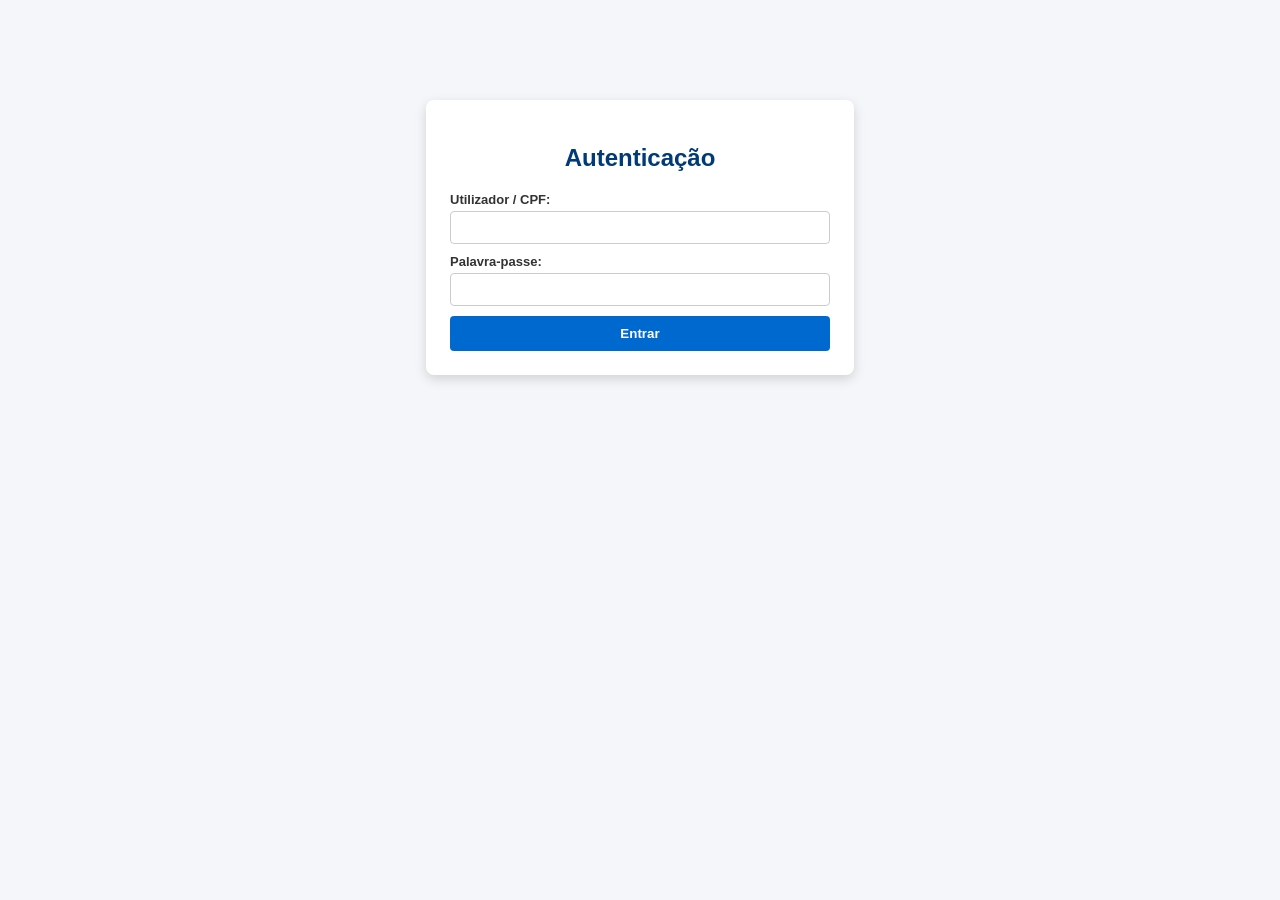
==== web-app/index.html @ e00901b0 "andamento" ====
<!DOCTYPE html>
<html lang="pt-BR">
<head>
  <meta charset="UTF-8">
  <title>Acesso Restrito — Inquérito ACS</title>
  <link rel="stylesheet" href="styles.css">
  <style>
    .login-card { max-width: 380px; margin: 80px auto; padding: 24px; background: #fff; border-radius: 8px; box-shadow: 0 4px 12px rgba(0,0,0,0.15); }
    .login-card h2 { text-align: center; color: #003A79; margin-bottom: 20px; }
    .btn-login { width: 100%; padding: 10px; background-color: #0069D0; color: white; border: none; font-weight: bold; border-radius: 4px; cursor: pointer; }
    .btn-login:hover { background-color: #0052a3; }
    .erro-msg { color: #dc3545; font-size: 13px; margin-top: 10px; text-align: center; }
  </style>
</head>
<body>
  <div class="login-card">
    <h2>Autenticação</h2>
    <form id="form-login">
      <div>
        <label>Utilizador / CPF:</label>
        <input type="text" id="usuario" required autocomplete="username">
      </div>
      <div>
        <label>Palavra-passe:</label>
        <input type="password" id="senha" required autocomplete="current-password">
      </div>
      <button type="submit" class="btn-login">Entrar</button>
      <div id="msg-erro" class="erro-msg hidden"></div>
    </form>
  </div>

  <script>
    document.getElementById('form-login').addEventListener('submit', async (e) => {
      e.preventDefault();
      const usuario = document.getElementById('usuario').value;
      const senha = document.getElementById('senha').value;
      const msgErro = document.getElementById('msg-erro');

      try {
        const res = await fetch('/api/login', {
          method: 'POST',
          headers: { 'Content-Type': 'application/json' },
          body: JSON.stringify({ usuario, senha })
        });

        const data = await res.json();

        if (res.ok && data.token) {
          localStorage.setItem('token_inquerito', data.token);
          localStorage.setItem('perfil_inquerito', data.perfil);

          // Redireciona conforme o perfil
          if (data.perfil === 'gestor') {
            window.location.href = 'dashboard.html';
          } else {
            window.location.href = 'index.html' + window.location.search;
          }
        } else {
          msgErro.innerText = data.mensagem || 'Credenciais inválidas.';
          msgErro.classList.remove('hidden');
        }
      } catch (err) {
        msgErro.innerText = 'Erro ao conectar ao servidor.';
        msgErro.classList.remove('hidden');
      }
    });
  </script>
</body>
</html>
---- web-app/styles.css ----
body { font-family: Arial, sans-serif; background-color: #f4f6f9; margin: 0; padding: 20px; color: #333; }
.container, .container-dashboard { max-width: 800px; margin: 0 auto; background: white; padding: 24px; border-radius: 8px; box-shadow: 0 2px 8px rgba(0,0,0,0.1); }
fieldset { border: 1px solid #ddd; border-radius: 6px; padding: 16px; margin-bottom: 16px; }
legend { font-weight: bold; color: #003A79; }
.grid-2 { display: grid; grid-template-columns: 1fr 1fr; gap: 12px; }
div { margin-bottom: 10px; }
label { display: block; font-size: 13px; font-weight: bold; margin-bottom: 4px; }
input, select { width: 100%; padding: 8px; border: 1px solid #ccc; border-radius: 4px; box-sizing: border-box; }
.input-pec { background-color: #eef4fc; font-weight: bold; }
.btn-salvar { width: 100%; padding: 12px; background: #28a745; color: white; border: none; font-size: 16px; font-weight: bold; border-radius: 4px; cursor: pointer; }
.badge-alerta { background: #f8d7da; color: #721c24; padding: 10px; border-radius: 4px; border: 1px solid #f5c6cb; margin-top: 10px; }
.hidden { display: none; }

/* Dashboard */
.metrics-grid { display: grid; grid-template-columns: repeat(3, 1fr); gap: 16px; margin-bottom: 24px; }
.card-metric { background: #f8f9fa; padding: 16px; border-radius: 6px; text-align: center; border-left: 4px solid #0069D0; }
.card-metric.alerta { border-left-color: #dc3545; }
.card-metric p { font-size: 24px; font-weight: bold; margin: 8px 0 0 0; }
table { width: 100%; border-collapse: collapse; margin-top: 12px; }
th, td { border: 1px solid #ddd; padding: 10px; text-align: left; }
th { background: #f1f3f5; }
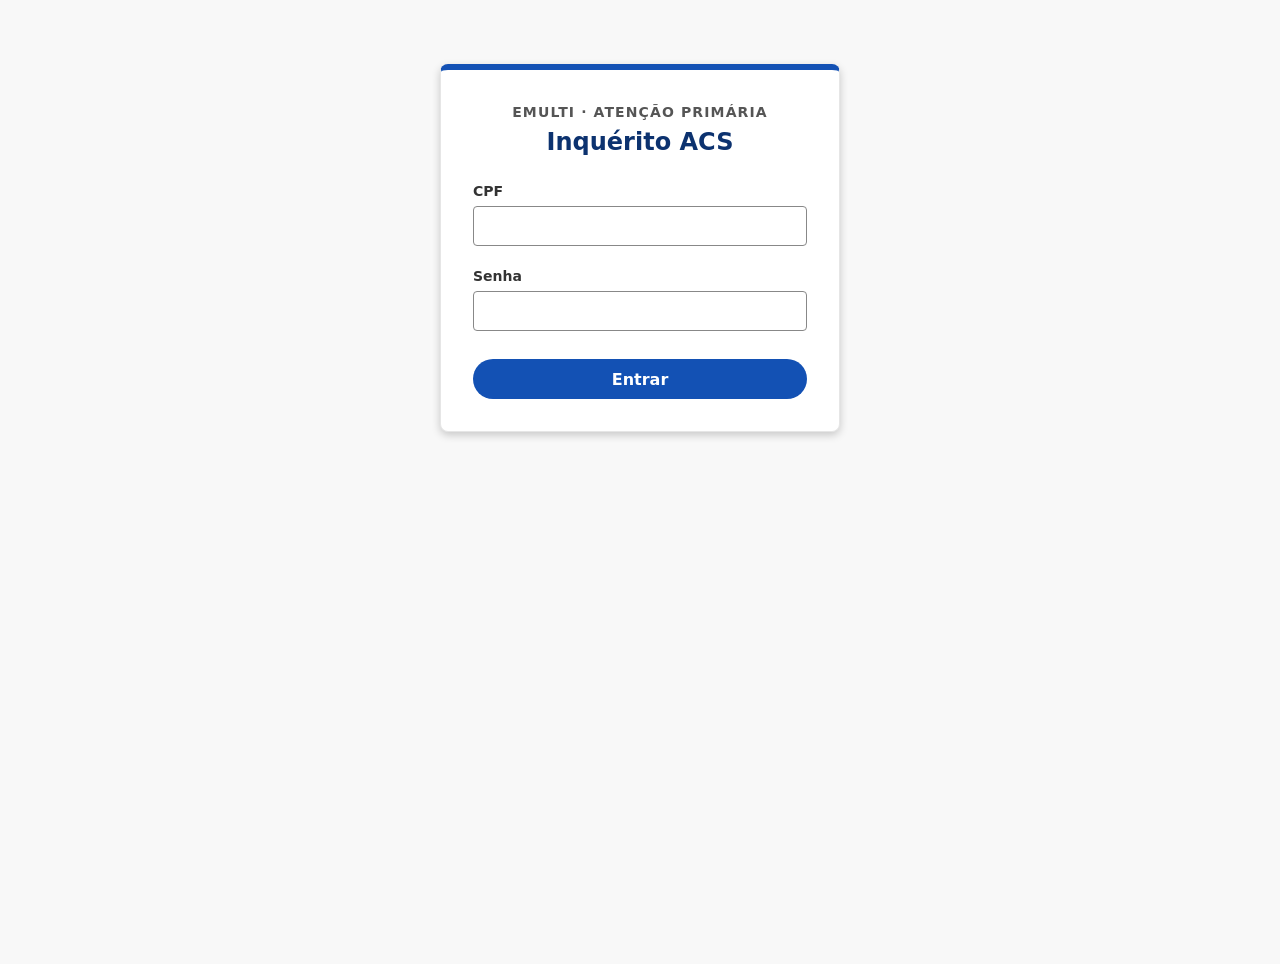
==== commit cb3b4d2d: "ok" ====
--- a/web-app/index.html
+++ b/web-app/index.html
@@ -1,69 +1,69 @@
-<!DOCTYPE html>
-<html lang="pt-BR">
-<head>
-  <meta charset="UTF-8">
-  <title>Acesso Restrito — Inquérito ACS</title>
-  <link rel="stylesheet" href="styles.css">
-  <style>
-    .login-card { max-width: 380px; margin: 80px auto; padding: 24px; background: #fff; border-radius: 8px; box-shadow: 0 4px 12px rgba(0,0,0,0.15); }
-    .login-card h2 { text-align: center; color: #003A79; margin-bottom: 20px; }
-    .btn-login { width: 100%; padding: 10px; background-color: #0069D0; color: white; border: none; font-weight: bold; border-radius: 4px; cursor: pointer; }
-    .btn-login:hover { background-color: #0052a3; }
-    .erro-msg { color: #dc3545; font-size: 13px; margin-top: 10px; text-align: center; }
-  </style>
-</head>
-<body>
-  <div class="login-card">
-    <h2>Autenticação</h2>
-    <form id="form-login">
-      <div>
-        <label>Utilizador / CPF:</label>
-        <input type="text" id="usuario" required autocomplete="username">
-      </div>
-      <div>
-        <label>Palavra-passe:</label>
-        <input type="password" id="senha" required autocomplete="current-password">
-      </div>
-      <button type="submit" class="btn-login">Entrar</button>
-      <div id="msg-erro" class="erro-msg hidden"></div>
-    </form>
-  </div>
-
-  <script>
-    document.getElementById('form-login').addEventListener('submit', async (e) => {
-      e.preventDefault();
-      const usuario = document.getElementById('usuario').value;
-      const senha = document.getElementById('senha').value;
-      const msgErro = document.getElementById('msg-erro');
-
-      try {
-        const res = await fetch('/api/login', {
-          method: 'POST',
-          headers: { 'Content-Type': 'application/json' },
-          body: JSON.stringify({ usuario, senha })
-        });
-
-        const data = await res.json();
-
-        if (res.ok && data.token) {
-          localStorage.setItem('token_inquerito', data.token);
-          localStorage.setItem('perfil_inquerito', data.perfil);
-
-          // Redireciona conforme o perfil
-          if (data.perfil === 'gestor') {
-            window.location.href = 'dashboard.html';
-          } else {
-            window.location.href = 'index.html' + window.location.search;
-          }
-        } else {
-          msgErro.innerText = data.mensagem || 'Credenciais inválidas.';
-          msgErro.classList.remove('hidden');
-        }
-      } catch (err) {
-        msgErro.innerText = 'Erro ao conectar ao servidor.';
-        msgErro.classList.remove('hidden');
-      }
-    });
-  </script>
-</body>
-</html>+<!DOCTYPE html>
+<html lang="pt-BR">
+<head>
+  <meta charset="UTF-8">
+  <meta name="viewport" content="width=device-width, initial-scale=1">
+  <title>Acesso Restrito — Inquérito ACS</title>
+  <link rel="stylesheet" href="https://cdngovbr-ds.estaleiro.serpro.gov.br/design-system/fonts/rawline/css/rawline.css">
+  <link rel="stylesheet" href="styles.css">
+</head>
+<body>
+  <div class="login-card">
+    <div class="marca">eMulti · Atenção Primária</div>
+    <h2>Inquérito ACS</h2>
+    <form id="form-login">
+      <div class="form-group"><label for="usuario">CPF</label>
+      <input type="text" id="usuario" inputmode="numeric" required autocomplete="username"></div>
+      <div class="form-group"><label for="senha">Senha</label>
+      <input type="password" id="senha" required autocomplete="current-password"></div>
+      <button type="submit" class="btn-login">Entrar</button>
+      <div id="msg-erro" class="erro-msg hidden" role="alert"></div>
+    </form>
+  </div>
+
+  <script>
+    // Dados vindos da extensão (#microarea=...) são preservados após o login.
+    const fragmento = window.location.hash;
+
+    function destino(perfil) {
+      if (fragmento.length <= 1 && ['admin', 'gestor', 'auditor'].includes(perfil)) return 'dashboard.html';
+      return 'inquerito.html' + fragmento;
+    }
+
+    // Já tem sessão válida? Segue direto.
+    fetch('/api/me').then((r) => (r.ok ? r.json() : null)).then((u) => {
+      if (u) window.location.replace(destino(u.perfil));
+    }).catch(() => {});
+
+    document.getElementById('form-login').addEventListener('submit', async (e) => {
+      e.preventDefault();
+      const msgErro = document.getElementById('msg-erro');
+      const botao = e.target.querySelector('button[type=submit]');
+      msgErro.classList.add('hidden');
+      botao.disabled = true;
+      try {
+        const res = await fetch('/api/login', {
+          method: 'POST',
+          headers: { 'Content-Type': 'application/json' },
+          body: JSON.stringify({
+            usuario: document.getElementById('usuario').value,
+            senha: document.getElementById('senha').value
+          })
+        });
+        const data = await res.json().catch(() => ({}));
+        if (res.ok) {
+          window.location.href = destino(data.perfil);
+        } else {
+          msgErro.innerText = data.mensagem || `Falha no login (HTTP ${res.status}).`;
+          msgErro.classList.remove('hidden');
+        }
+      } catch (err) {
+        msgErro.innerText = 'Erro ao conectar ao servidor.';
+        msgErro.classList.remove('hidden');
+      } finally {
+        botao.disabled = false;
+      }
+    });
+  </script>
+</body>
+</html>
--- a/web-app/styles.css
+++ b/web-app/styles.css
@@ -1,21 +1,295 @@
-body { font-family: Arial, sans-serif; background-color: #f4f6f9; margin: 0; padding: 20px; color: #333; }
-.container, .container-dashboard { max-width: 800px; margin: 0 auto; background: white; padding: 24px; border-radius: 8px; box-shadow: 0 2px 8px rgba(0,0,0,0.1); }
-fieldset { border: 1px solid #ddd; border-radius: 6px; padding: 16px; margin-bottom: 16px; }
-legend { font-weight: bold; color: #003A79; }
-.grid-2 { display: grid; grid-template-columns: 1fr 1fr; gap: 12px; }
-div { margin-bottom: 10px; }
-label { display: block; font-size: 13px; font-weight: bold; margin-bottom: 4px; }
-input, select { width: 100%; padding: 8px; border: 1px solid #ccc; border-radius: 4px; box-sizing: border-box; }
-.input-pec { background-color: #eef4fc; font-weight: bold; }
-.btn-salvar { width: 100%; padding: 12px; background: #28a745; color: white; border: none; font-size: 16px; font-weight: bold; border-radius: 4px; cursor: pointer; }
-.badge-alerta { background: #f8d7da; color: #721c24; padding: 10px; border-radius: 4px; border: 1px solid #f5c6cb; margin-top: 10px; }
-.hidden { display: none; }
-
-/* Dashboard */
-.metrics-grid { display: grid; grid-template-columns: repeat(3, 1fr); gap: 16px; margin-bottom: 24px; }
-.card-metric { background: #f8f9fa; padding: 16px; border-radius: 6px; text-align: center; border-left: 4px solid #0069D0; }
-.card-metric.alerta { border-left-color: #dc3545; }
-.card-metric p { font-size: 24px; font-weight: bold; margin: 8px 0 0 0; }
-table { width: 100%; border-collapse: collapse; margin-top: 12px; }
-th, td { border: 1px solid #ddd; padding: 10px; text-align: left; }
-th { background: #f1f3f5; }+/* ==========================================================================
+   Inquérito ACS — identidade visual inspirada no portal eMulti / gov.br
+   (Padrão Digital de Governo — gov.br Design System)
+   ========================================================================== */
+:root {
+  /* Paleta gov.br */
+  --blue-90: #071D41;
+  --blue-80: #0C326F;
+  --blue-70: #1351B4;   /* cor primária */
+  --blue-60: #155BCB;   /* hover */
+  --blue-50: #2670E8;
+  --blue-20: #C5D4EB;
+  --blue-10: #DBE8FC;
+  --blue-5:  #EDF5FF;
+  --yellow:  #FFCD07;
+  --green:   #168821;
+  --red:     #E52207;
+  --orange:  #C05600;
+  --gray-90: #1B1B1B;
+  --gray-80: #333333;   /* texto */
+  --gray-60: #555555;
+  --gray-40: #888888;   /* borda de campos */
+  --gray-20: #CCCCCC;
+  --gray-10: #E6E6E6;
+  --gray-5:  #F8F8F8;   /* fundo da página */
+
+  --radius-sm: 4px;
+  --radius-md: 8px;
+  --radius-pill: 100em;
+  --shadow-sm: 0 1px 6px rgba(0, 0, 0, 0.16);
+  --shadow-md: 0 3px 8px rgba(0, 0, 0, 0.20);
+  --focus: 0 0 0 4px var(--yellow);   /* anel de foco gov.br */
+  --font-family: 'Rawline', 'Raleway', system-ui, -apple-system, 'Segoe UI', Roboto, Arial, sans-serif;
+}
+
+/* ---------- Base ---------- */
+* { box-sizing: border-box; margin: 0; padding: 0; }
+
+html { font-size: 100%; }
+
+body {
+  font-family: var(--font-family);
+  font-size: 1rem;
+  line-height: 1.5;
+  color: var(--gray-80);
+  background-color: var(--gray-5);
+  -webkit-font-smoothing: antialiased;
+  min-height: 100vh;
+}
+
+h1, h2, h3 { color: var(--blue-80); line-height: 1.25; }
+a { color: var(--blue-70); }
+a:hover { color: var(--blue-80); }
+.hidden { display: none !important; }
+
+/* ---------- Cabeçalho ---------- */
+header {
+  background: #fff;
+  border-top: 6px solid var(--blue-70);
+  box-shadow: var(--shadow-sm);
+  padding: 0.75rem 2rem;
+  display: flex;
+  justify-content: space-between;
+  align-items: center;
+  gap: 1rem;
+  flex-wrap: wrap;
+}
+
+header h1 {
+  font-size: 1.25rem;
+  font-weight: 700;
+  color: var(--blue-70);
+  display: flex;
+  align-items: center;
+  gap: 0.5rem;
+}
+
+.user-role {
+  font-size: 0.875rem;
+  color: var(--gray-60);
+  margin-left: auto;
+  margin-right: 1rem;
+}
+
+/* ---------- Layout ---------- */
+main, .container {
+  max-width: 960px;
+  margin: 2rem auto;
+  padding: 0 1rem;
+}
+
+.container-dashboard {
+  max-width: 1140px;
+  margin: 0 auto;
+  padding: 0 1rem 2rem;
+}
+.container-dashboard > section { margin-top: 2rem; }
+.container-dashboard h2 { font-size: 1.25rem; margin-bottom: 1rem; }
+
+/* ---------- Cards ---------- */
+.card {
+  background: #fff;
+  border: 1px solid var(--gray-10);
+  border-radius: var(--radius-md);
+  padding: 1.5rem;
+  margin-bottom: 1.5rem;
+  box-shadow: var(--shadow-sm);
+}
+
+.card-title {
+  font-size: 1.125rem;
+  font-weight: 700;
+  color: var(--blue-80);
+  margin-bottom: 1rem;
+  padding-bottom: 0.5rem;
+  border-bottom: 2px solid var(--blue-10);
+}
+
+/* ---------- Formulários ---------- */
+.form-group { margin-bottom: 1.25rem; }
+
+.form-grid {
+  display: grid;
+  grid-template-columns: repeat(auto-fit, minmax(240px, 1fr));
+  gap: 0 1.25rem;
+}
+
+label {
+  display: block;
+  font-size: 0.875rem;
+  font-weight: 600;
+  color: var(--gray-80);
+  margin-bottom: 0.25rem;
+}
+
+input:not([type]), input[type="text"], input[type="tel"], input[type="email"], input[type="password"],
+input[type="number"], input[type="date"], select, textarea {
+  display: block;
+  width: 100%;
+  min-height: 2.5rem;
+  padding: 0 1rem;
+  font-family: inherit;
+  font-size: 1rem;
+  color: var(--gray-80);
+  background-color: #fff;
+  border: 1px solid var(--gray-40);
+  border-radius: var(--radius-sm);
+  outline: none;
+  transition: border-color 0.15s ease, box-shadow 0.15s ease;
+}
+
+textarea { padding: 0.5rem 1rem; resize: vertical; line-height: 1.5; }
+
+select {
+  appearance: none;
+  -webkit-appearance: none;
+  padding-right: 2.5rem;
+  cursor: pointer;
+  background-image: url("data:image/svg+xml;utf8,<svg xmlns='http://www.w3.org/2000/svg' width='14' height='8' viewBox='0 0 14 8'><path d='M1 1l6 6 6-6' fill='none' stroke='%231351B4' stroke-width='2'/></svg>");
+  background-repeat: no-repeat;
+  background-position: right 1rem center;
+}
+
+input:hover, select:hover, textarea:hover { border-color: var(--blue-70); }
+
+input:focus, select:focus, textarea:focus {
+  border-color: var(--blue-70);
+  box-shadow: var(--focus);
+}
+
+/* Campos preenchidos pela extensão (somente leitura) */
+input[readonly] {
+  background-color: var(--gray-10);
+  border-color: var(--gray-20);
+  color: var(--gray-60);
+  cursor: not-allowed;
+}
+input[readonly]:hover { border-color: var(--gray-20); }
+
+/* ---------- Botões (pill, como no gov.br) ---------- */
+.btn, .btn-login {
+  display: inline-flex;
+  align-items: center;
+  justify-content: center;
+  gap: 0.5rem;
+  min-height: 2.5rem;
+  padding: 0 1.5rem;
+  font-family: inherit;
+  font-size: 1rem;
+  font-weight: 600;
+  border-radius: var(--radius-pill);
+  border: 1px solid transparent;
+  cursor: pointer;
+  text-decoration: none;
+  transition: background-color 0.15s ease, color 0.15s ease;
+}
+
+.btn:focus-visible, .btn-login:focus-visible { outline: none; box-shadow: var(--focus); }
+
+.btn-primary, .btn-login { background-color: var(--blue-70); color: #fff; }
+.btn-primary:hover, .btn-login:hover { background-color: var(--blue-60); }
+.btn-primary:active, .btn-login:active { background-color: var(--blue-80); }
+
+.btn-secondary { background-color: #fff; color: var(--blue-70); border-color: var(--blue-70); }
+.btn-secondary:hover { background-color: var(--blue-5); }
+
+.btn-login { width: 100%; margin-top: 0.5rem; }
+
+/* ---------- Tela de login ---------- */
+.login-card {
+  max-width: 400px;
+  margin: 4rem auto;
+  padding: 2rem;
+  background: #fff;
+  border: 1px solid var(--gray-10);
+  border-radius: var(--radius-md);
+  box-shadow: var(--shadow-md);
+  border-top: 6px solid var(--blue-70);
+}
+.login-card h2 { text-align: center; margin-bottom: 1.5rem; font-size: 1.5rem; }
+.login-card .marca {
+  text-align: center; font-size: 0.875rem; font-weight: 700;
+  letter-spacing: .08em; text-transform: uppercase; color: var(--gray-60); margin-bottom: 0.25rem;
+}
+.erro-msg {
+  margin-top: 1rem; padding: 0.75rem 1rem; font-size: 0.875rem;
+  color: #8a1500; background: #fde8e4; border-left: 4px solid var(--red);
+  border-radius: var(--radius-sm);
+}
+
+/* ---------- Dashboard ---------- */
+.metrics-grid {
+  display: grid;
+  grid-template-columns: repeat(auto-fit, minmax(220px, 1fr));
+  gap: 1rem;
+  margin-top: 1.5rem;
+}
+
+.card-metric {
+  background: #fff;
+  border: 1px solid var(--gray-10);
+  border-left: 6px solid var(--blue-70);
+  border-radius: var(--radius-md);
+  padding: 1rem 1.25rem;
+  box-shadow: var(--shadow-sm);
+}
+.card-metric h3 { font-size: 0.875rem; font-weight: 600; color: var(--gray-60); }
+.card-metric p { font-size: 2rem; font-weight: 700; color: var(--blue-80); line-height: 1.2; margin-top: 0.25rem; }
+.card-metric.alerta { border-left-color: var(--red); }
+.card-metric.alerta p { color: var(--red); }
+
+/* ---------- Tabelas ---------- */
+#tabela-gestao, table {
+  width: 100%;
+  border-collapse: collapse;
+  background: #fff;
+  border: 1px solid var(--gray-10);
+  box-shadow: var(--shadow-sm);
+  font-size: 0.9375rem;
+}
+th {
+  background: var(--blue-5);
+  color: var(--blue-90);
+  font-weight: 700;
+  text-align: left;
+  padding: 0.75rem 1rem;
+  border-bottom: 2px solid var(--blue-70);
+}
+td { padding: 0.75rem 1rem; border-bottom: 1px solid var(--gray-10); }
+tbody tr:nth-child(even) { background: var(--gray-5); }
+tbody tr:hover { background: var(--blue-5); }
+
+/* ---------- Badges ---------- */
+.badge {
+  display: inline-block;
+  padding: 0.125rem 0.75rem;
+  font-size: 0.75rem;
+  font-weight: 700;
+  text-transform: uppercase;
+  border-radius: var(--radius-pill);
+}
+.badge-success { background: #e3f5e1; color: #0f5a17; }
+.badge-warning { background: #fff5c2; color: #7a5b00; }
+.badge-danger  { background: #fde8e4; color: #8a1500; }
+
+/* ---------- Responsivo ---------- */
+@media (max-width: 640px) {
+  header { padding: 0.75rem 1rem; }
+  header h1 { font-size: 1.05rem; }
+  .user-role { margin: 0; }
+  main, .container { margin: 1rem auto; }
+  .card, .login-card { padding: 1.25rem 1rem; }
+  .login-card { margin: 1.5rem 1rem; }
+  table { display: block; overflow-x: auto; white-space: nowrap; }
+}
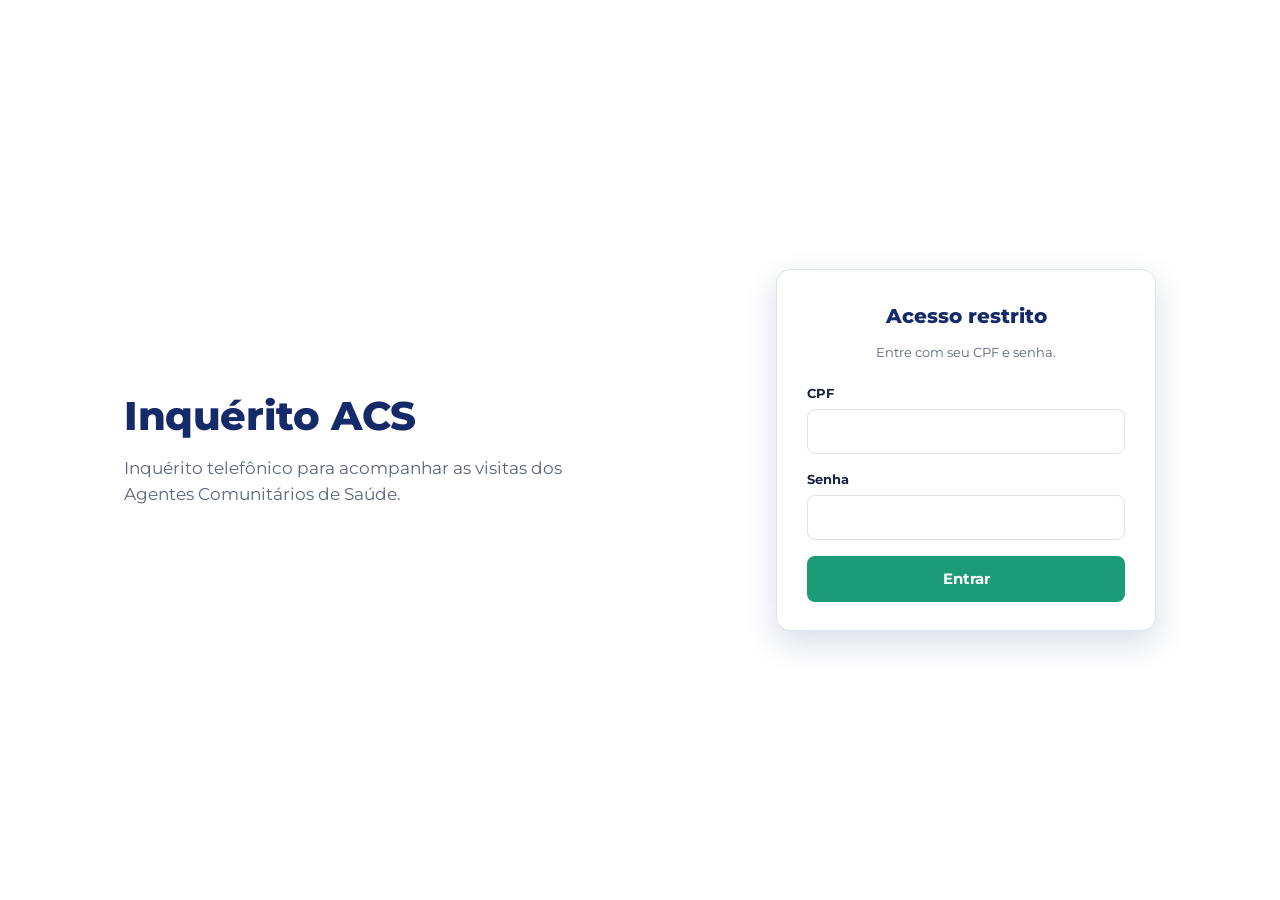
==== commit d9933a94: "ok" ====
--- a/web-app/index.html
+++ b/web-app/index.html
@@ -4,13 +4,20 @@
   <meta charset="UTF-8">
   <meta name="viewport" content="width=device-width, initial-scale=1">
   <title>Acesso Restrito — Inquérito ACS</title>
-  <link rel="stylesheet" href="https://cdngovbr-ds.estaleiro.serpro.gov.br/design-system/fonts/rawline/css/rawline.css">
+  <link rel="preconnect" href="https://fonts.googleapis.com">
+  <link href="https://fonts.googleapis.com/css2?family=Montserrat:wght@400;500;600;700;800&display=swap" rel="stylesheet">
   <link rel="stylesheet" href="styles.css">
 </head>
 <body>
-  <div class="login-card">
-    <div class="marca">eMulti · Atenção Primária</div>
-    <h2>Inquérito ACS</h2>
+  <div class="login">
+   <div class="login-layout">
+    <div class="login-hero">
+      <h1>Inquérito ACS</h1>
+      <p>Inquérito telefônico para acompanhar as visitas dos Agentes Comunitários de Saúde.</p>
+    </div>
+    <div class="login-card">
+    <h2>Acesso restrito</h2>
+    <p class="sub">Entre com seu CPF e senha.</p>
     <form id="form-login">
       <div class="form-group"><label for="usuario">CPF</label>
       <input type="text" id="usuario" inputmode="numeric" required autocomplete="username"></div>
@@ -19,6 +26,8 @@
       <button type="submit" class="btn-login">Entrar</button>
       <div id="msg-erro" class="erro-msg hidden" role="alert"></div>
     </form>
+    </div>
+   </div>
   </div>
 
   <script>
--- a/web-app/styles.css
+++ b/web-app/styles.css
@@ -1,295 +1,290 @@
 /* ==========================================================================
-   Inquérito ACS — identidade visual inspirada no portal eMulti / gov.br
-   (Padrão Digital de Governo — gov.br Design System)
+   Inquérito ACS — identidade visual
+   Paleta, tipografia, espaçamentos e componentes (Montserrat, azul + verde)
    ========================================================================== */
 :root {
-  /* Paleta gov.br */
-  --blue-90: #071D41;
-  --blue-80: #0C326F;
-  --blue-70: #1351B4;   /* cor primária */
-  --blue-60: #155BCB;   /* hover */
-  --blue-50: #2670E8;
-  --blue-20: #C5D4EB;
-  --blue-10: #DBE8FC;
-  --blue-5:  #EDF5FF;
-  --yellow:  #FFCD07;
-  --green:   #168821;
-  --red:     #E52207;
-  --orange:  #C05600;
-  --gray-90: #1B1B1B;
-  --gray-80: #333333;   /* texto */
-  --gray-60: #555555;
-  --gray-40: #888888;   /* borda de campos */
-  --gray-20: #CCCCCC;
-  --gray-10: #E6E6E6;
-  --gray-5:  #F8F8F8;   /* fundo da página */
-
-  --radius-sm: 4px;
-  --radius-md: 8px;
-  --radius-pill: 100em;
-  --shadow-sm: 0 1px 6px rgba(0, 0, 0, 0.16);
-  --shadow-md: 0 3px 8px rgba(0, 0, 0, 0.20);
-  --focus: 0 0 0 4px var(--yellow);   /* anel de foco gov.br */
-  --font-family: 'Rawline', 'Raleway', system-ui, -apple-system, 'Segoe UI', Roboto, Arial, sans-serif;
+  --primary: #203b8f;
+  --primary-dark: #152a68;
+  --accent: #1c9c76;
+  --accent-dark: #157b5d;
+  --ink: #1b2340;
+  --muted: #5b6480;
+  --line: #dde3f0;
+  --surface: #f4f6fb;
+  --bg: #f2f4f7;
+  --tint: #e6ecfa;
+  --danger: #c0392b;
+  --danger-bg: #fdece9;
+  --warn: #b45309;
+  --shadow-lg: 0 12px 32px rgba(21, 42, 104, .16);
+  --topbar-h: 66px;
 }
 
 /* ---------- Base ---------- */
-* { box-sizing: border-box; margin: 0; padding: 0; }
-
-html { font-size: 100%; }
-
-body {
-  font-family: var(--font-family);
-  font-size: 1rem;
-  line-height: 1.5;
-  color: var(--gray-80);
-  background-color: var(--gray-5);
+* { box-sizing: border-box; }
+html, body {
+  margin: 0;
+  background: var(--bg);
+  color: var(--ink);
+  font: 400 15px/1.45 Montserrat, -apple-system, "Segoe UI", Roboto, Arial, sans-serif;
   -webkit-font-smoothing: antialiased;
-  min-height: 100vh;
-}
-
-h1, h2, h3 { color: var(--blue-80); line-height: 1.25; }
-a { color: var(--blue-70); }
-a:hover { color: var(--blue-80); }
+}
+h1, h2, h3 { margin: 0; }
+a { color: var(--primary); }
 .hidden { display: none !important; }
-
-/* ---------- Cabeçalho ---------- */
-header {
-  background: #fff;
-  border-top: 6px solid var(--blue-70);
-  box-shadow: var(--shadow-sm);
-  padding: 0.75rem 2rem;
-  display: flex;
-  justify-content: space-between;
-  align-items: center;
-  gap: 1rem;
-  flex-wrap: wrap;
-}
-
-header h1 {
-  font-size: 1.25rem;
-  font-weight: 700;
-  color: var(--blue-70);
-  display: flex;
-  align-items: center;
-  gap: 0.5rem;
-}
-
-.user-role {
-  font-size: 0.875rem;
-  color: var(--gray-60);
-  margin-left: auto;
-  margin-right: 1rem;
-}
-
-/* ---------- Layout ---------- */
-main, .container {
-  max-width: 960px;
-  margin: 2rem auto;
-  padding: 0 1rem;
-}
-
-.container-dashboard {
-  max-width: 1140px;
-  margin: 0 auto;
-  padding: 0 1rem 2rem;
-}
-.container-dashboard > section { margin-top: 2rem; }
-.container-dashboard h2 { font-size: 1.25rem; margin-bottom: 1rem; }
-
-/* ---------- Cards ---------- */
-.card {
-  background: #fff;
-  border: 1px solid var(--gray-10);
-  border-radius: var(--radius-md);
-  padding: 1.5rem;
-  margin-bottom: 1.5rem;
-  box-shadow: var(--shadow-sm);
-}
-
-.card-title {
-  font-size: 1.125rem;
-  font-weight: 700;
-  color: var(--blue-80);
-  margin-bottom: 1rem;
-  padding-bottom: 0.5rem;
-  border-bottom: 2px solid var(--blue-10);
-}
+:focus-visible { outline: 2px solid var(--primary); outline-offset: 2px; }
+
+/* ---------- Botões ---------- */
+button, .btn {
+  font: inherit;
+  font-weight: 700;
+  border: 0;
+  border-radius: 8px;
+  padding: 10px 18px;
+  cursor: pointer;
+  text-decoration: none;
+  display: inline-flex;
+  align-items: center;
+  justify-content: center;
+  transition: background .15s ease;
+}
+button:active, .btn:active { transform: translateY(1px); }
+button[disabled] { opacity: .55; cursor: not-allowed; }
+
+.btn-primary, .btn-login { background: var(--accent); color: #fff; }
+.btn-primary:hover, .btn-login:hover { background: var(--accent-dark); }
+
+.btn-secondary { background: #fff; color: var(--primary); border: 1.5px solid var(--line); }
+.btn-secondary:hover { border-color: var(--primary); }
+
+.btn-login { width: 100%; padding: 12px; font-size: 15px; }
+.btn-login[disabled] { cursor: wait; }
 
 /* ---------- Formulários ---------- */
-.form-group { margin-bottom: 1.25rem; }
-
+.form-group { margin-bottom: 16px; }
 .form-grid {
   display: grid;
   grid-template-columns: repeat(auto-fit, minmax(240px, 1fr));
-  gap: 0 1.25rem;
-}
-
-label {
-  display: block;
-  font-size: 0.875rem;
-  font-weight: 600;
-  color: var(--gray-80);
-  margin-bottom: 0.25rem;
-}
-
-input:not([type]), input[type="text"], input[type="tel"], input[type="email"], input[type="password"],
-input[type="number"], input[type="date"], select, textarea {
+  gap: 0 16px;
+}
+label { display: block; font-size: 13px; font-weight: 700; color: var(--ink); margin-bottom: 6px; }
+
+input, select, textarea {
   display: block;
   width: 100%;
-  min-height: 2.5rem;
-  padding: 0 1rem;
-  font-family: inherit;
-  font-size: 1rem;
-  color: var(--gray-80);
-  background-color: #fff;
-  border: 1px solid var(--gray-40);
-  border-radius: var(--radius-sm);
-  outline: none;
-  transition: border-color 0.15s ease, box-shadow 0.15s ease;
-}
-
-textarea { padding: 0.5rem 1rem; resize: vertical; line-height: 1.5; }
-
+  padding: 11px 13px;
+  border: 1.5px solid var(--line);
+  border-radius: 8px;
+  font: inherit;
+  font-size: 14.5px;
+  color: var(--ink);
+  background: #fff;
+}
+textarea { resize: vertical; }
 select {
   appearance: none;
   -webkit-appearance: none;
-  padding-right: 2.5rem;
+  padding-right: 38px;
   cursor: pointer;
-  background-image: url("data:image/svg+xml;utf8,<svg xmlns='http://www.w3.org/2000/svg' width='14' height='8' viewBox='0 0 14 8'><path d='M1 1l6 6 6-6' fill='none' stroke='%231351B4' stroke-width='2'/></svg>");
+  background-image: url("data:image/svg+xml;utf8,<svg xmlns='http://www.w3.org/2000/svg' width='12' height='7' viewBox='0 0 12 7'><path d='M1 1l5 5 5-5' fill='none' stroke='%23203b8f' stroke-width='2' stroke-linecap='round' stroke-linejoin='round'/></svg>");
   background-repeat: no-repeat;
-  background-position: right 1rem center;
-}
-
-input:hover, select:hover, textarea:hover { border-color: var(--blue-70); }
-
+  background-position: right 14px center;
+}
+input:hover, select:hover, textarea:hover { border-color: #b9c3dd; }
 input:focus, select:focus, textarea:focus {
-  border-color: var(--blue-70);
-  box-shadow: var(--focus);
-}
-
+  border-color: var(--primary);
+  outline: none;
+  box-shadow: 0 0 0 3px rgba(32, 59, 143, .14);
+}
 /* Campos preenchidos pela extensão (somente leitura) */
-input[readonly] {
-  background-color: var(--gray-10);
-  border-color: var(--gray-20);
-  color: var(--gray-60);
-  cursor: not-allowed;
-}
-input[readonly]:hover { border-color: var(--gray-20); }
-
-/* ---------- Botões (pill, como no gov.br) ---------- */
-.btn, .btn-login {
-  display: inline-flex;
+input[readonly] { background: var(--surface); color: var(--muted); cursor: not-allowed; }
+input[readonly]:hover { border-color: var(--line); }
+
+.erro-msg {
+  margin-top: 14px;
+  padding: 10px 12px;
+  border-radius: 8px;
+  background: var(--danger-bg);
+  color: var(--danger);
+  font-size: 13.5px;
+}
+
+/* ---------- Barra superior ---------- */
+.app-topbar {
+  position: fixed;
+  inset: 0 0 auto 0;
+  height: var(--topbar-h);
+  z-index: 220;
+  background: var(--primary);
+  display: flex;
+  align-items: center;
+  justify-content: space-between;
+  gap: 12px;
+  padding: 0 26px 0 24px;
+}
+.app-brand {
+  display: flex;
+  align-items: center;
+  gap: 10px;
+  color: #fff;
+  font-size: 17px;
+  letter-spacing: -.02em;
+  white-space: nowrap;
+}
+.app-brand strong { font-size: 22px; font-weight: 800; }
+.app-brand__divider { width: 1px; height: 24px; background: rgba(255, 255, 255, .28); }
+.app-brand span:last-child { font-weight: 600; }
+
+.app-actions { display: flex; align-items: center; gap: 8px; }
+.user-role { font-size: 12px; font-weight: 600; color: #fff; opacity: .94; margin-right: 8px; }
+.app-topbar .btn-secondary,
+.app-topbar button {
+  background: transparent;
+  color: #fff;
+  border: 1.5px solid rgba(255, 255, 255, .35);
+  padding: 8px 16px;
+  font-size: 13.5px;
+}
+.app-topbar .btn-secondary:hover,
+.app-topbar button:hover { background: rgba(255, 255, 255, .12); border-color: #fff; }
+
+/* ---------- Página ---------- */
+.page { padding: calc(var(--topbar-h) + 34px) 38px 70px; }
+.page > * { max-width: 1380px; margin-left: auto; margin-right: auto; }
+.page--narrow > * { max-width: 960px; }
+
+.page__head { margin-bottom: 24px; }
+.eyebrow {
+  color: var(--accent-dark);
+  font-weight: 700;
+  font-size: 12.5px;
+  letter-spacing: .08em;
+  text-transform: uppercase;
+  margin-bottom: 6px;
+}
+.page__title { font-size: 28px; font-weight: 800; color: var(--primary-dark); }
+.page__subtitle { color: var(--muted); margin: 8px 0 0; font-size: 15px; }
+
+/* ---------- Painéis ---------- */
+.card, .panel {
+  background: #fff;
+  border: 1px solid var(--line);
+  border-radius: 12px;
+  padding: 24px 26px;
+  margin-bottom: 20px;
+}
+.card-title {
+  font-size: 16.5px;
+  font-weight: 700;
+  color: var(--primary-dark);
+  margin-bottom: 18px;
+  padding-bottom: 12px;
+  border-bottom: 1.5px solid var(--line);
+}
+.section-title { font-size: 16.5px; font-weight: 700; color: var(--primary-dark); margin: 28px 0 14px; }
+
+/* ---------- Tela de login ---------- */
+.login {
+  min-height: 100vh;
+  display: flex;
   align-items: center;
   justify-content: center;
-  gap: 0.5rem;
-  min-height: 2.5rem;
-  padding: 0 1.5rem;
-  font-family: inherit;
-  font-size: 1rem;
-  font-weight: 600;
-  border-radius: var(--radius-pill);
-  border: 1px solid transparent;
-  cursor: pointer;
-  text-decoration: none;
-  transition: background-color 0.15s ease, color 0.15s ease;
-}
-
-.btn:focus-visible, .btn-login:focus-visible { outline: none; box-shadow: var(--focus); }
-
-.btn-primary, .btn-login { background-color: var(--blue-70); color: #fff; }
-.btn-primary:hover, .btn-login:hover { background-color: var(--blue-60); }
-.btn-primary:active, .btn-login:active { background-color: var(--blue-80); }
-
-.btn-secondary { background-color: #fff; color: var(--blue-70); border-color: var(--blue-70); }
-.btn-secondary:hover { background-color: var(--blue-5); }
-
-.btn-login { width: 100%; margin-top: 0.5rem; }
-
-/* ---------- Tela de login ---------- */
+  padding: 24px;
+  background: #fff;
+}
+.login-layout {
+  width: 100%;
+  max-width: 1080px;
+  display: flex;
+  align-items: center;
+  justify-content: space-between;
+  gap: 64px;
+  padding: 0 24px;
+}
+.login-hero { flex: 1; min-width: 0; max-width: 520px; }
+.login-hero h1 {
+  font-size: 40px;
+  font-weight: 800;
+  line-height: 1.15;
+  letter-spacing: -.01em;
+  color: var(--primary-dark);
+  margin-bottom: 16px;
+}
+.login-hero p { font-size: 17px; line-height: 1.55; color: var(--muted); max-width: 46ch; margin: 0; }
+
 .login-card {
-  max-width: 400px;
-  margin: 4rem auto;
-  padding: 2rem;
-  background: #fff;
-  border: 1px solid var(--gray-10);
-  border-radius: var(--radius-md);
-  box-shadow: var(--shadow-md);
-  border-top: 6px solid var(--blue-70);
-}
-.login-card h2 { text-align: center; margin-bottom: 1.5rem; font-size: 1.5rem; }
-.login-card .marca {
-  text-align: center; font-size: 0.875rem; font-weight: 700;
-  letter-spacing: .08em; text-transform: uppercase; color: var(--gray-60); margin-bottom: 0.25rem;
-}
-.erro-msg {
-  margin-top: 1rem; padding: 0.75rem 1rem; font-size: 0.875rem;
-  color: #8a1500; background: #fde8e4; border-left: 4px solid var(--red);
-  border-radius: var(--radius-sm);
-}
+  width: 100%;
+  max-width: 380px;
+  flex-shrink: 0;
+  background: #fff;
+  border: 1px solid var(--line);
+  border-radius: 14px;
+  box-shadow: var(--shadow-lg);
+  padding: 32px 30px 28px;
+}
+.login-card h2 { text-align: center; font-size: 20px; font-weight: 800; color: var(--primary-dark); margin-bottom: 4px; }
+.login-card .sub { text-align: center; color: var(--muted); font-size: 12.5px; line-height: 1.5; margin-bottom: 22px; }
 
 /* ---------- Dashboard ---------- */
 .metrics-grid {
   display: grid;
-  grid-template-columns: repeat(auto-fit, minmax(220px, 1fr));
-  gap: 1rem;
-  margin-top: 1.5rem;
-}
-
+  grid-template-columns: repeat(auto-fit, minmax(240px, 1fr));
+  gap: 16px;
+}
 .card-metric {
   background: #fff;
-  border: 1px solid var(--gray-10);
-  border-left: 6px solid var(--blue-70);
-  border-radius: var(--radius-md);
-  padding: 1rem 1.25rem;
-  box-shadow: var(--shadow-sm);
-}
-.card-metric h3 { font-size: 0.875rem; font-weight: 600; color: var(--gray-60); }
-.card-metric p { font-size: 2rem; font-weight: 700; color: var(--blue-80); line-height: 1.2; margin-top: 0.25rem; }
-.card-metric.alerta { border-left-color: var(--red); }
-.card-metric.alerta p { color: var(--red); }
+  border: 1px solid var(--line);
+  border-radius: 12px;
+  padding: 16px 18px;
+}
+.card-metric h3 { font-size: 14px; font-weight: 600; color: var(--muted); }
+.card-metric p { font-size: 32px; font-weight: 800; color: var(--primary-dark); line-height: 1.2; margin: 6px 0 0; }
+.card-metric.alerta p { color: var(--danger); }
 
 /* ---------- Tabelas ---------- */
-#tabela-gestao, table {
-  width: 100%;
-  border-collapse: collapse;
-  background: #fff;
-  border: 1px solid var(--gray-10);
-  box-shadow: var(--shadow-sm);
-  font-size: 0.9375rem;
-}
+.table-wrap { width: 100%; overflow-x: auto; }
+table { width: 100%; border-collapse: collapse; font-size: 14px; min-width: 720px; }
 th {
-  background: var(--blue-5);
-  color: var(--blue-90);
-  font-weight: 700;
   text-align: left;
-  padding: 0.75rem 1rem;
-  border-bottom: 2px solid var(--blue-70);
-}
-td { padding: 0.75rem 1rem; border-bottom: 1px solid var(--gray-10); }
-tbody tr:nth-child(even) { background: var(--gray-5); }
-tbody tr:hover { background: var(--blue-5); }
+  color: var(--muted);
+  font-weight: 700;
+  font-size: 11.5px;
+  text-transform: uppercase;
+  letter-spacing: .04em;
+  padding: 10px 12px;
+  border-bottom: 1.5px solid var(--line);
+}
+td { padding: 14px 12px; border-bottom: 1px solid var(--line); vertical-align: middle; }
+tbody tr:last-child td { border-bottom: 0; }
+tbody tr:hover { background: var(--surface); }
 
 /* ---------- Badges ---------- */
 .badge {
-  display: inline-block;
-  padding: 0.125rem 0.75rem;
-  font-size: 0.75rem;
-  font-weight: 700;
-  text-transform: uppercase;
-  border-radius: var(--radius-pill);
-}
-.badge-success { background: #e3f5e1; color: #0f5a17; }
-.badge-warning { background: #fff5c2; color: #7a5b00; }
-.badge-danger  { background: #fde8e4; color: #8a1500; }
+  display: inline-flex;
+  align-items: center;
+  padding: 3px 9px;
+  border-radius: 999px;
+  font-size: 11.5px;
+  font-weight: 700;
+  background: var(--tint);
+  color: var(--primary);
+}
+.badge-success { background: #e1f4ed; color: var(--accent-dark); }
+.badge-warning { background: #fdf1de; color: var(--warn); }
+.badge-danger  { background: var(--danger-bg); color: var(--danger); }
 
 /* ---------- Responsivo ---------- */
-@media (max-width: 640px) {
-  header { padding: 0.75rem 1rem; }
-  header h1 { font-size: 1.05rem; }
-  .user-role { margin: 0; }
-  main, .container { margin: 1rem auto; }
-  .card, .login-card { padding: 1.25rem 1rem; }
-  .login-card { margin: 1.5rem 1rem; }
-  table { display: block; overflow-x: auto; white-space: nowrap; }
-}
+@media (max-width: 860px) {
+  .login-layout { flex-direction: column; text-align: center; gap: 32px; }
+  .login-hero { max-width: 100%; }
+  .login-hero h1 { font-size: 28px; }
+  .login-hero p { margin: 0 auto; }
+}
+@media (max-width: 760px) {
+  .app-topbar { padding: 0 14px; }
+  .app-brand { font-size: 15px; }
+  .app-brand strong { font-size: 18px; }
+  .user-role { display: none; }
+  .page { padding: calc(var(--topbar-h) + 24px) 16px 60px; }
+  .card { padding: 20px 16px; }
+}
